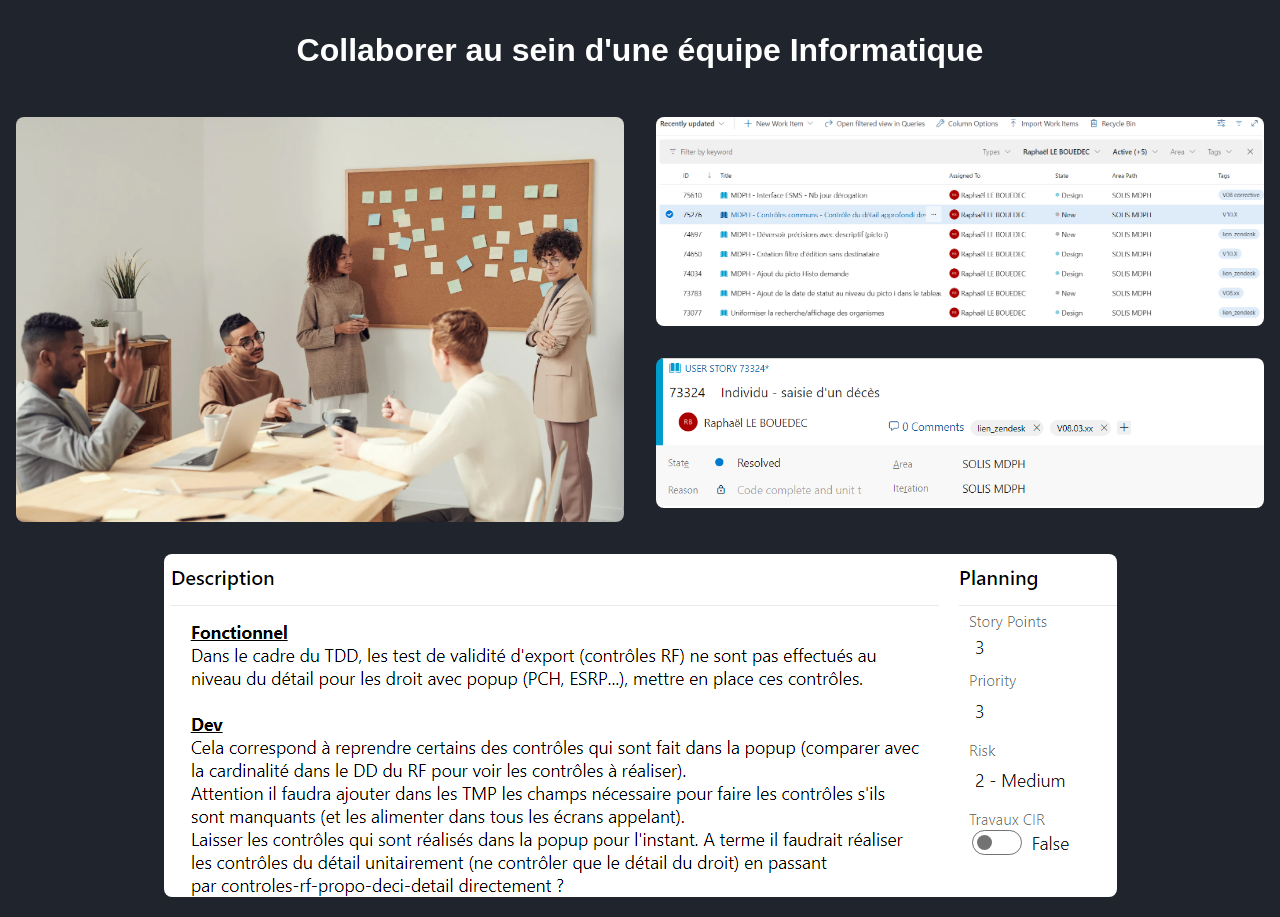
==== competences/competence_6/competence_6.html @ 4e21558b "fin portfolio" ====
<!DOCTYPE html>
<html lang="en">
<head>
    <meta charset="UTF-8">
    <meta name="viewport" content="width=device-width, initial-scale=1.0">
    <title>Compétence 6</title>
    <link rel="stylesheet" href="../../css/competence_6.css">
</head>
<body>
    <h1>Collaborer au sein d'une équipe Informatique</h1>
    <div class="gallery">
        <div class="gallery-ligne1">
            <div>
                <img src="../../images/reunion.png" alt="Image 1"/>
            </div>
            <div>
                <img src="../../images/comp_6_i1.png" alt="Image 2"/>
                <img src="../../images/comp_6_i2.png" alt="Image 3"/>
            </div>
        </div>
        <div class="gallery-ligne2">
            <img src="../../images/comp_6_i3.png" alt="Image 4"/>
        </div>
    </div>
</body>
</html>
---- css/competence_6.css ----
@import url('https://fonts.googleapis.com/css2?family=Poppins:wght@300;400;500;600;700;800;900&display=swap');

:root{
    --bg-color: #1f242d;
    --second-bg-color: #323946;
    --text-color: #fff;
    --main-color: #0ef;
}

body {
    font-family: Arial, sans-serif;
    margin: 0;
    padding: 0;
    background-color: var(--bg-color);
}

h1 {
    margin: 20px 0;
    text-align: center;
    color: var(--text-color);
    margin: 1em 0;
}

.gallery-ligne1{
    display: flex;
}

.gallery-ligne1 div{
    display: flex;
    flex-direction: column;
    width: 50%;
}

.gallery-ligne2 {
    flex-direction: row;
    width: 100%;
    text-align: center;
}

img{
    border-radius: 8px;
    margin: 1em;
}
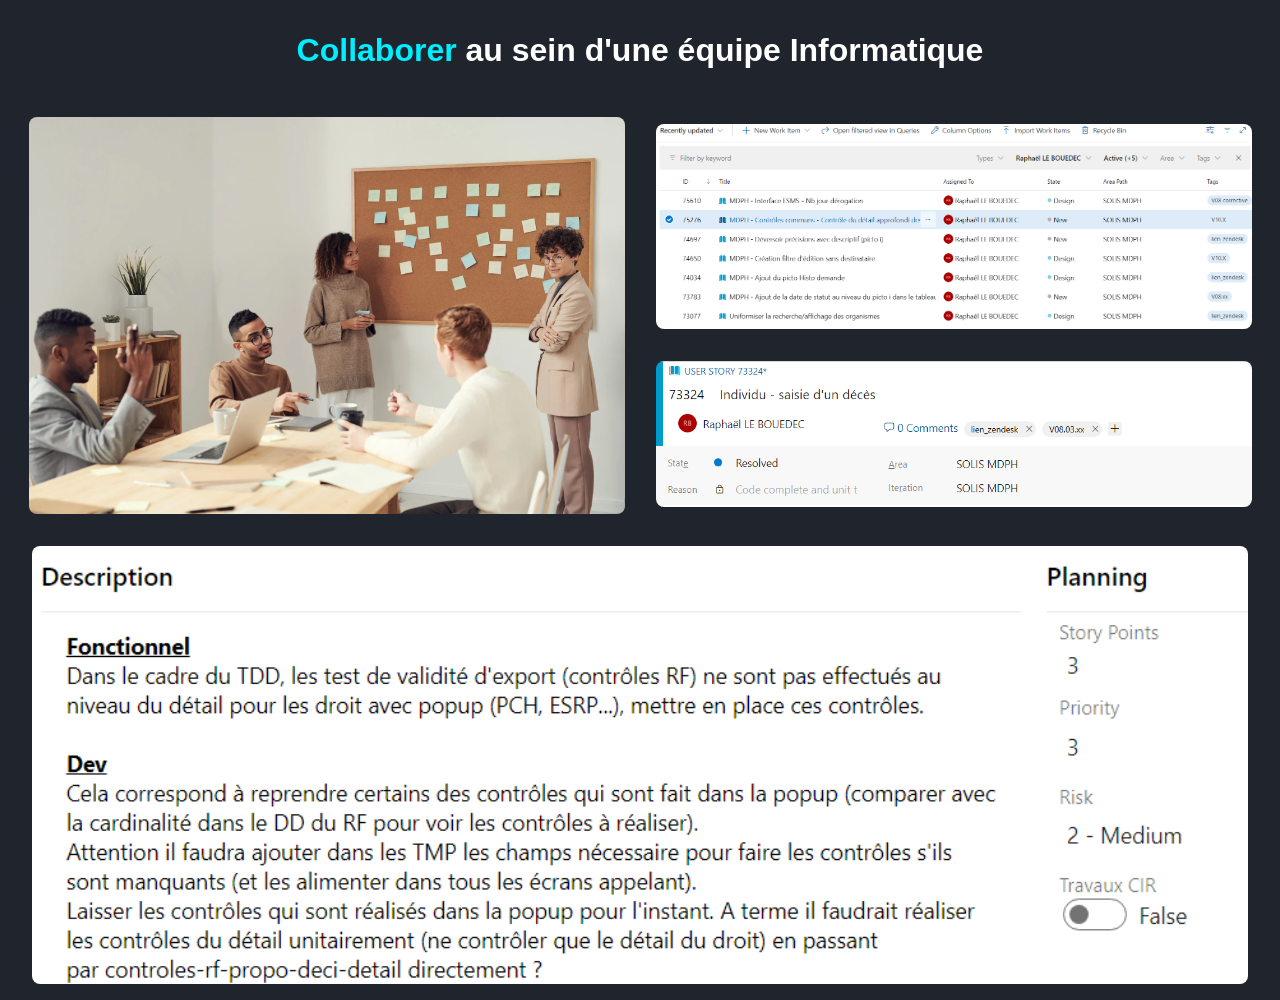
==== commit 0dede45e: "ajout page competence 1 + correction responsive" ====
--- a/competences/competence_6/competence_6.html
+++ b/competences/competence_6/competence_6.html
@@ -7,7 +7,7 @@
     <link rel="stylesheet" href="../../css/competence_6.css">
 </head>
 <body>
-    <h1>Collaborer au sein d'une équipe Informatique</h1>
+    <h1><span>Collaborer</span> au sein d'une équipe Informatique</h1>
     <div class="gallery">
         <div class="gallery-ligne1">
             <div>
--- a/css/competence_6.css
+++ b/css/competence_6.css
@@ -14,6 +14,11 @@
     background-color: var(--bg-color);
 }
 
+
+span {
+    color: var(--main-color);
+}
+
 h1 {
     margin: 20px 0;
     text-align: center;
@@ -23,21 +28,31 @@
 
 .gallery-ligne1{
     display: flex;
+    justify-content: center;
 }
 
 .gallery-ligne1 div{
     display: flex;
     flex-direction: column;
-    width: 50%;
+    justify-content: center;
+    width: 49%;
 }
 
 .gallery-ligne2 {
-    flex-direction: row;
-    width: 100%;
-    text-align: center;
+    display: flex;
+    justify-content: center;
 }
 
 img{
+    width: 95%;
+    height: auto;
     border-radius: 8px;
     margin: 1em;
 }
+
+/* responsive */
+@media (max-width: 768px) {
+    img{
+        margin: 0.25em;
+    }
+}
